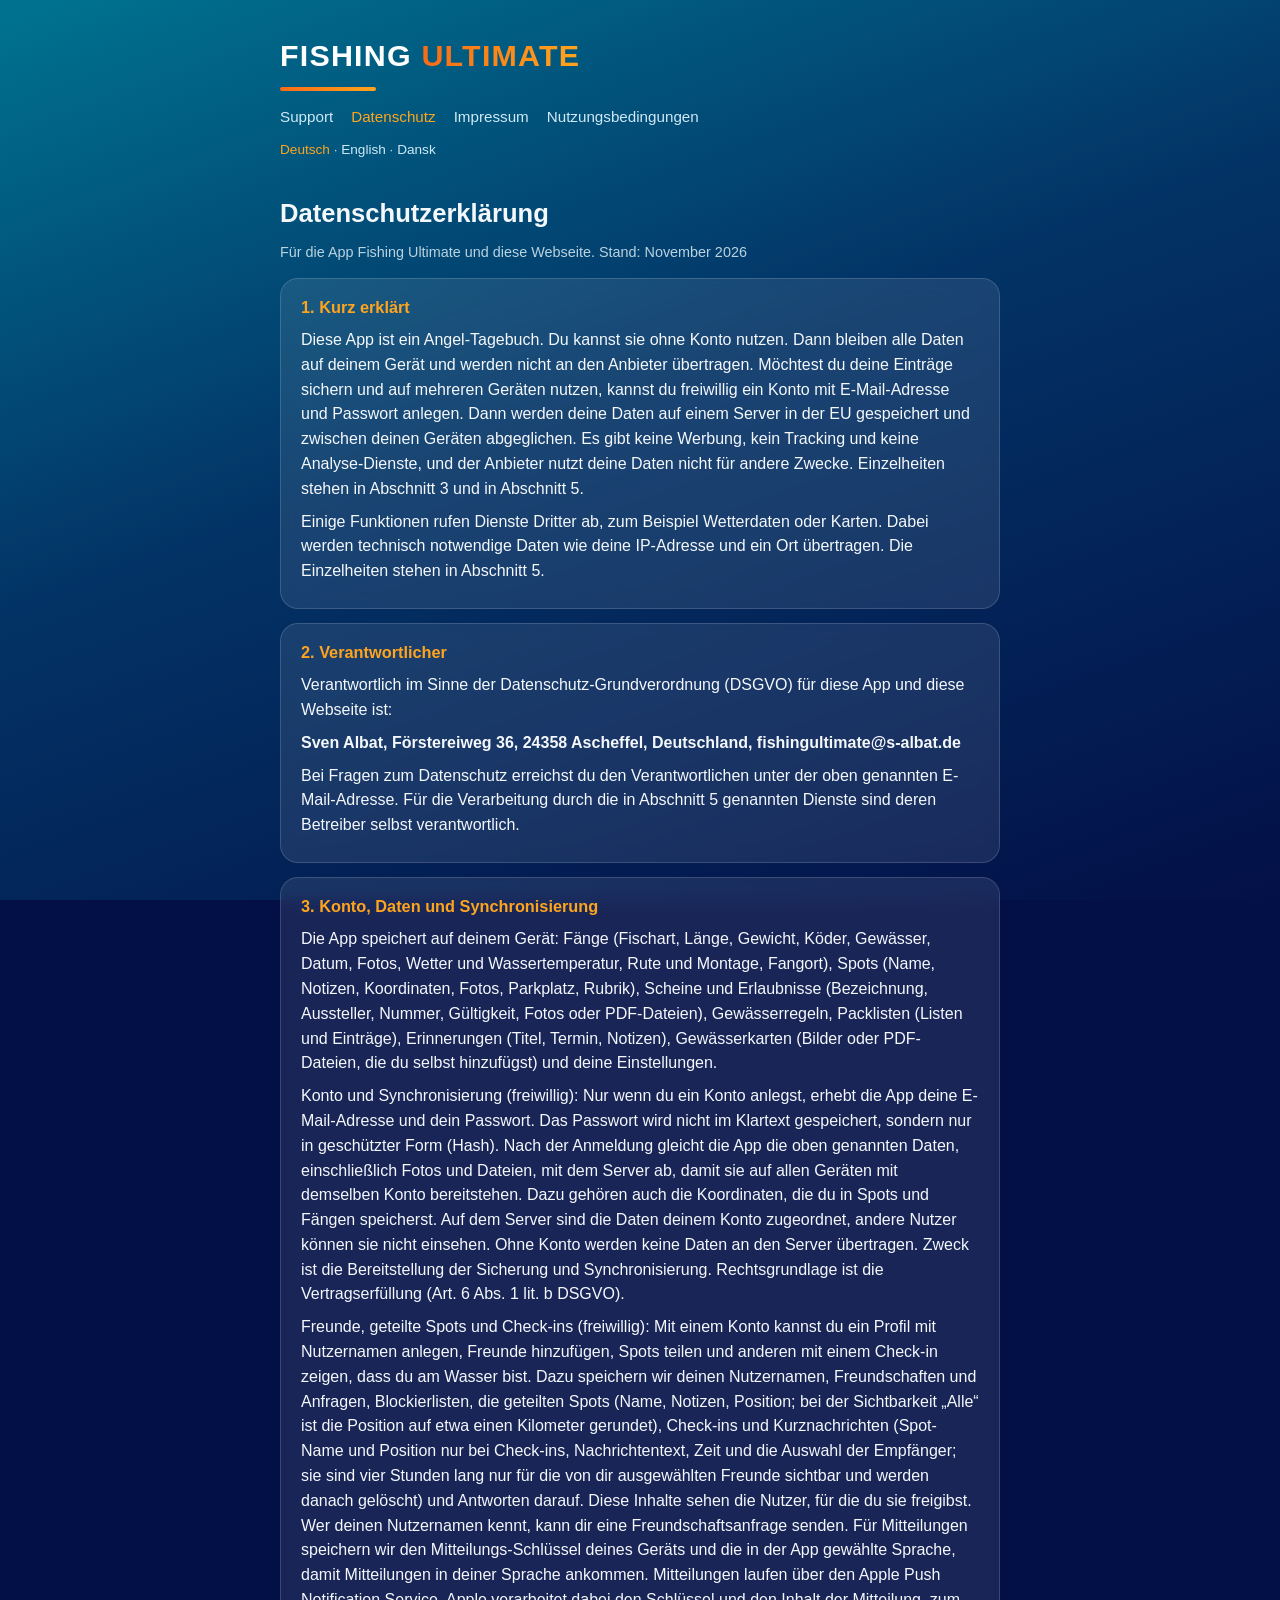
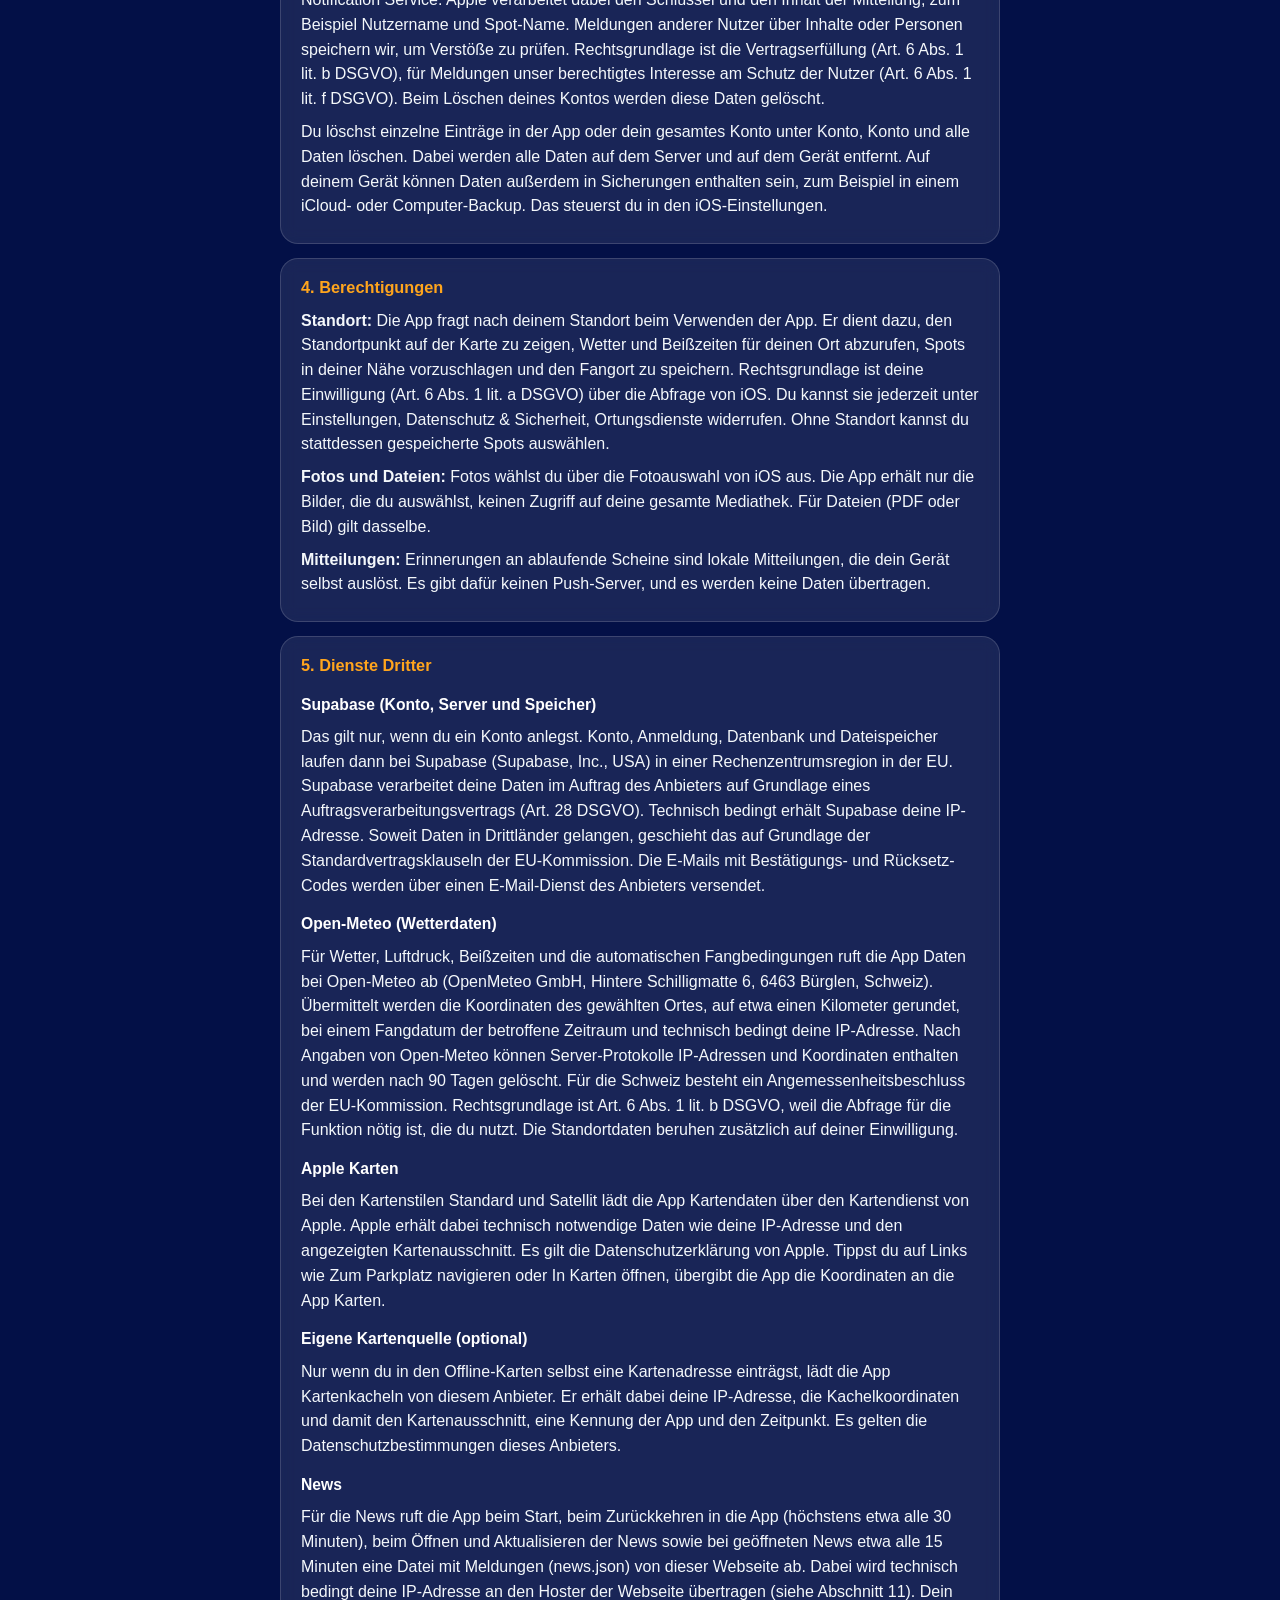
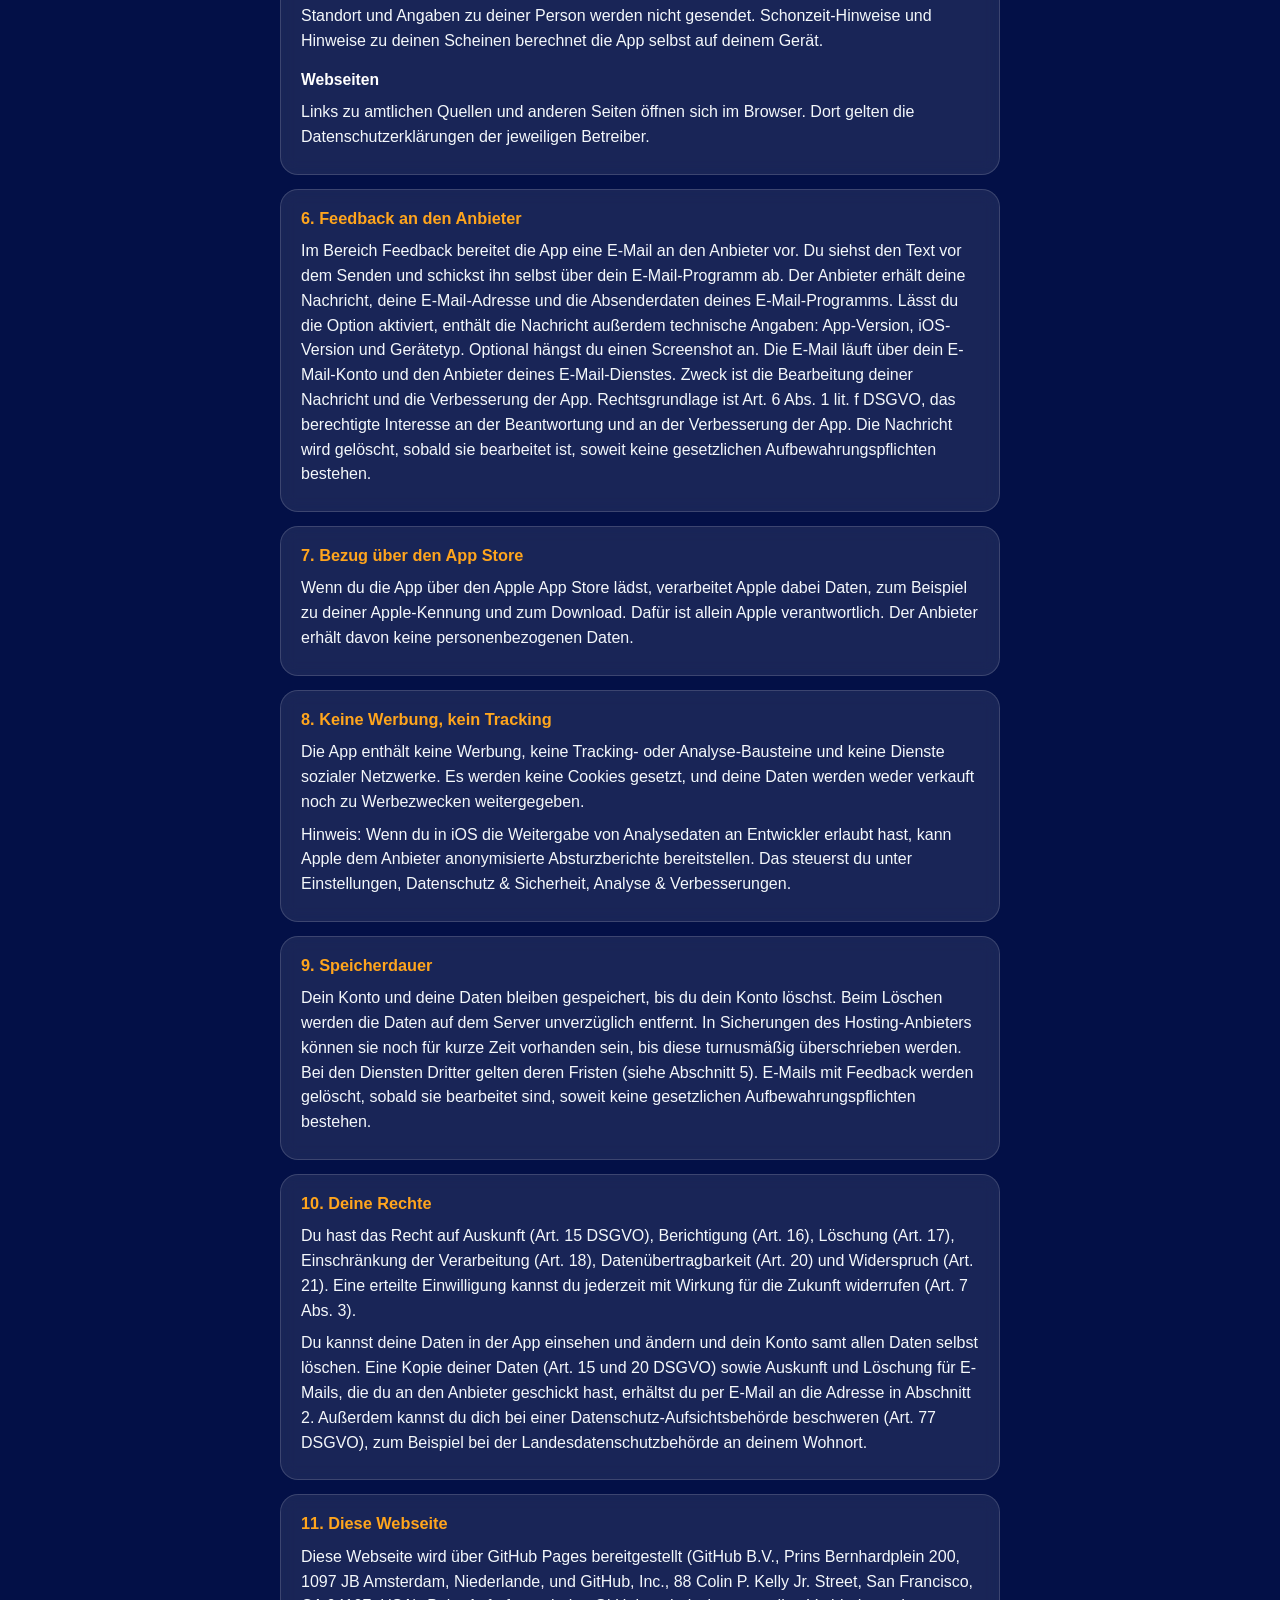
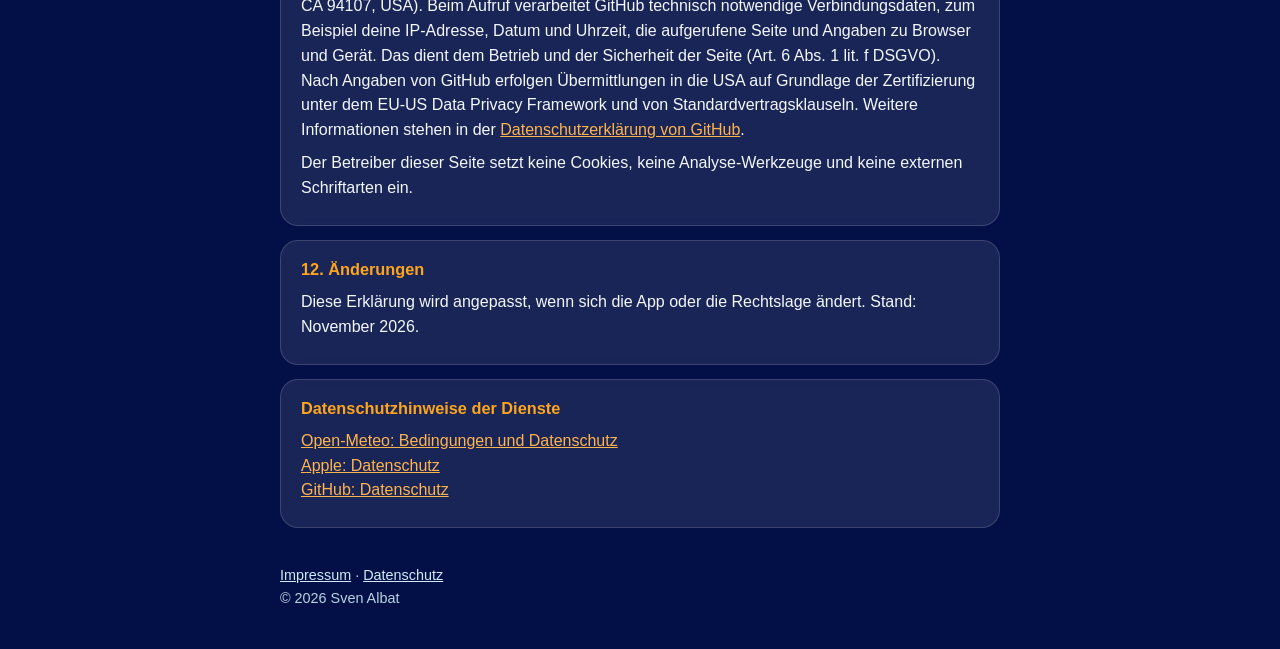
==== datenschutz.html @ f9300e76 "Add files via upload" ====
<!DOCTYPE html>
<html lang="de">
<head>
<meta charset="utf-8">
<meta name="viewport" content="width=device-width, initial-scale=1">
<title>Datenschutz – Fishing Ultimate</title>
<meta name="description" content="Fishing Ultimate: Angel-Tagebuch, Spot-Karte, Wetter und Beißzeiten für iPhone.">
<link rel="stylesheet" href="style.css">
</head>
<body>
<header>
  <a class="brand" href="index.html">FISHING <span>ULTIMATE</span></a>
  <div class="line"></div>
  <nav>
    <a href="index.html">Support</a>
    <a href="datenschutz.html" aria-current="page">Datenschutz</a>
    <a href="impressum.html">Impressum</a>
    <a href="nutzungsbedingungen.html">Nutzungsbedingungen</a>
  </nav>
  <div class="lang"><a href="datenschutz.html" hreflang="de" lang="de" aria-current="true">Deutsch</a> · <a href="en/privacy.html" hreflang="en" lang="en">English</a> · <a href="da/privatliv.html" hreflang="da" lang="da">Dansk</a></div>
</header>
<main>
<h1>Datenschutzerklärung</h1>
<p class="muted">Für die App Fishing Ultimate und diese Webseite. Stand: November 2026</p>
<section class="card">
<h2>1. Kurz erklärt</h2>

<p>Diese App ist ein Angel-Tagebuch. Du kannst sie ohne Konto nutzen. Dann bleiben alle Daten auf deinem Gerät und werden nicht an den Anbieter übertragen. Möchtest du deine Einträge sichern und auf mehreren Geräten nutzen, kannst du freiwillig ein Konto mit E-Mail-Adresse und Passwort anlegen. Dann werden deine Daten auf einem Server in der EU gespeichert und zwischen deinen Geräten abgeglichen. Es gibt keine Werbung, kein Tracking und keine Analyse-Dienste, und der Anbieter nutzt deine Daten nicht für andere Zwecke. Einzelheiten stehen in Abschnitt 3 und in Abschnitt 5.</p>
<p>Einige Funktionen rufen Dienste Dritter ab, zum Beispiel Wetterdaten oder Karten. Dabei werden technisch notwendige Daten wie deine IP-Adresse und ein Ort übertragen. Die Einzelheiten stehen in Abschnitt 5.</p>

</section>
<section class="card">
<h2>2. Verantwortlicher</h2>

<p>Verantwortlich im Sinne der Datenschutz-Grundverordnung (DSGVO) für diese App und diese Webseite ist:</p>
<p><strong>Sven Albat, Förstereiweg 36, 24358 Ascheffel, Deutschland, fishingultimate@s-albat.de</strong></p>
<p>Bei Fragen zum Datenschutz erreichst du den Verantwortlichen unter der oben genannten E-Mail-Adresse. Für die Verarbeitung durch die in Abschnitt 5 genannten Dienste sind deren Betreiber selbst verantwortlich.</p>

</section>
<section class="card">
<h2>3. Konto, Daten und Synchronisierung</h2>

<p>Die App speichert auf deinem Gerät: Fänge (Fischart, Länge, Gewicht, Köder, Gewässer, Datum, Fotos, Wetter und Wassertemperatur, Rute und Montage, Fangort), Spots (Name, Notizen, Koordinaten, Fotos, Parkplatz, Rubrik), Scheine und Erlaubnisse (Bezeichnung, Aussteller, Nummer, Gültigkeit, Fotos oder PDF-Dateien), Gewässerregeln, Packlisten (Listen und Einträge), Erinnerungen (Titel, Termin, Notizen), Gewässerkarten (Bilder oder PDF-Dateien, die du selbst hinzufügst) und deine Einstellungen.</p>
<p>Konto und Synchronisierung (freiwillig): Nur wenn du ein Konto anlegst, erhebt die App deine E-Mail-Adresse und dein Passwort. Das Passwort wird nicht im Klartext gespeichert, sondern nur in geschützter Form (Hash). Nach der Anmeldung gleicht die App die oben genannten Daten, einschließlich Fotos und Dateien, mit dem Server ab, damit sie auf allen Geräten mit demselben Konto bereitstehen. Dazu gehören auch die Koordinaten, die du in Spots und Fängen speicherst. Auf dem Server sind die Daten deinem Konto zugeordnet, andere Nutzer können sie nicht einsehen. Ohne Konto werden keine Daten an den Server übertragen. Zweck ist die Bereitstellung der Sicherung und Synchronisierung. Rechtsgrundlage ist die Vertragserfüllung (Art. 6 Abs. 1 lit. b DSGVO).</p>
<p>Freunde, geteilte Spots und Check-ins (freiwillig): Mit einem Konto kannst du ein Profil mit Nutzernamen anlegen, Freunde hinzufügen, Spots teilen und anderen mit einem Check-in zeigen, dass du am Wasser bist. Dazu speichern wir deinen Nutzernamen, Freundschaften und Anfragen, Blockierlisten, die geteilten Spots (Name, Notizen, Position; bei der Sichtbarkeit „Alle“ ist die Position auf etwa einen Kilometer gerundet), Check-ins und Kurznachrichten (Spot-Name und Position nur bei Check-ins, Nachrichtentext, Zeit und die Auswahl der Empfänger; sie sind vier Stunden lang nur für die von dir ausgewählten Freunde sichtbar und werden danach gelöscht) und Antworten darauf. Diese Inhalte sehen die Nutzer, für die du sie freigibst. Wer deinen Nutzernamen kennt, kann dir eine Freundschaftsanfrage senden. Für Mitteilungen speichern wir den Mitteilungs-Schlüssel deines Geräts und die in der App gewählte Sprache, damit Mitteilungen in deiner Sprache ankommen. Mitteilungen laufen über den Apple Push Notification Service. Apple verarbeitet dabei den Schlüssel und den Inhalt der Mitteilung, zum Beispiel Nutzername und Spot-Name. Meldungen anderer Nutzer über Inhalte oder Personen speichern wir, um Verstöße zu prüfen. Rechtsgrundlage ist die Vertragserfüllung (Art. 6 Abs. 1 lit. b DSGVO), für Meldungen unser berechtigtes Interesse am Schutz der Nutzer (Art. 6 Abs. 1 lit. f DSGVO). Beim Löschen deines Kontos werden diese Daten gelöscht.</p>
<p>Du löschst einzelne Einträge in der App oder dein gesamtes Konto unter Konto, Konto und alle Daten löschen. Dabei werden alle Daten auf dem Server und auf dem Gerät entfernt. Auf deinem Gerät können Daten außerdem in Sicherungen enthalten sein, zum Beispiel in einem iCloud- oder Computer-Backup. Das steuerst du in den iOS-Einstellungen.</p>

</section>
<section class="card">
<h2>4. Berechtigungen</h2>

<p><strong>Standort:</strong> Die App fragt nach deinem Standort beim Verwenden der App. Er dient dazu, den Standortpunkt auf der Karte zu zeigen, Wetter und Beißzeiten für deinen Ort abzurufen, Spots in deiner Nähe vorzuschlagen und den Fangort zu speichern. Rechtsgrundlage ist deine Einwilligung (Art. 6 Abs. 1 lit. a DSGVO) über die Abfrage von iOS. Du kannst sie jederzeit unter Einstellungen, Datenschutz &amp; Sicherheit, Ortungsdienste widerrufen. Ohne Standort kannst du stattdessen gespeicherte Spots auswählen.</p>
<p><strong>Fotos und Dateien:</strong> Fotos wählst du über die Fotoauswahl von iOS aus. Die App erhält nur die Bilder, die du auswählst, keinen Zugriff auf deine gesamte Mediathek. Für Dateien (PDF oder Bild) gilt dasselbe.</p>
<p><strong>Mitteilungen:</strong> Erinnerungen an ablaufende Scheine sind lokale Mitteilungen, die dein Gerät selbst auslöst. Es gibt dafür keinen Push-Server, und es werden keine Daten übertragen.</p>

</section>
<section class="card">
<h2>5. Dienste Dritter</h2>

<h3>Supabase (Konto, Server und Speicher)</h3>
<p>Das gilt nur, wenn du ein Konto anlegst. Konto, Anmeldung, Datenbank und Dateispeicher laufen dann bei Supabase (Supabase, Inc., USA) in einer Rechenzentrumsregion in der EU. Supabase verarbeitet deine Daten im Auftrag des Anbieters auf Grundlage eines Auftragsverarbeitungsvertrags (Art. 28 DSGVO). Technisch bedingt erhält Supabase deine IP-Adresse. Soweit Daten in Drittländer gelangen, geschieht das auf Grundlage der Standardvertragsklauseln der EU-Kommission. Die E-Mails mit Bestätigungs- und Rücksetz-Codes werden über einen E-Mail-Dienst des Anbieters versendet.</p>
<h3>Open-Meteo (Wetterdaten)</h3>
<p>Für Wetter, Luftdruck, Beißzeiten und die automatischen Fangbedingungen ruft die App Daten bei Open-Meteo ab (OpenMeteo GmbH, Hintere Schilligmatte 6, 6463 Bürglen, Schweiz). Übermittelt werden die Koordinaten des gewählten Ortes, auf etwa einen Kilometer gerundet, bei einem Fangdatum der betroffene Zeitraum und technisch bedingt deine IP-Adresse. Nach Angaben von Open-Meteo können Server-Protokolle IP-Adressen und Koordinaten enthalten und werden nach 90 Tagen gelöscht. Für die Schweiz besteht ein Angemessenheitsbeschluss der EU-Kommission. Rechtsgrundlage ist Art. 6 Abs. 1 lit. b DSGVO, weil die Abfrage für die Funktion nötig ist, die du nutzt. Die Standortdaten beruhen zusätzlich auf deiner Einwilligung.</p>
<h3>Apple Karten</h3>
<p>Bei den Kartenstilen Standard und Satellit lädt die App Kartendaten über den Kartendienst von Apple. Apple erhält dabei technisch notwendige Daten wie deine IP-Adresse und den angezeigten Kartenausschnitt. Es gilt die Datenschutzerklärung von Apple. Tippst du auf Links wie Zum Parkplatz navigieren oder In Karten öffnen, übergibt die App die Koordinaten an die App Karten.</p>
<h3>Eigene Kartenquelle (optional)</h3>
<p>Nur wenn du in den Offline-Karten selbst eine Kartenadresse einträgst, lädt die App Kartenkacheln von diesem Anbieter. Er erhält dabei deine IP-Adresse, die Kachelkoordinaten und damit den Kartenausschnitt, eine Kennung der App und den Zeitpunkt. Es gelten die Datenschutzbestimmungen dieses Anbieters.</p>
<h3>News</h3>
<p>Für die News ruft die App beim Start, beim Zurückkehren in die App (höchstens etwa alle 30 Minuten), beim Öffnen und Aktualisieren der News sowie bei geöffneten News etwa alle 15 Minuten eine Datei mit Meldungen (news.json) von dieser Webseite ab. Dabei wird technisch bedingt deine IP-Adresse an den Hoster der Webseite übertragen (siehe Abschnitt 11). Dein Standort und Angaben zu deiner Person werden nicht gesendet. Schonzeit-Hinweise und Hinweise zu deinen Scheinen berechnet die App selbst auf deinem Gerät.</p>
<h3>Webseiten</h3>
<p>Links zu amtlichen Quellen und anderen Seiten öffnen sich im Browser. Dort gelten die Datenschutzerklärungen der jeweiligen Betreiber.</p>

</section>
<section class="card">
<h2>6. Feedback an den Anbieter</h2>
<p>Im Bereich Feedback bereitet die App eine E-Mail an den Anbieter vor. Du siehst den Text vor dem Senden und schickst ihn selbst über dein E-Mail-Programm ab. Der Anbieter erhält deine Nachricht, deine E-Mail-Adresse und die Absenderdaten deines E-Mail-Programms. Lässt du die Option aktiviert, enthält die Nachricht außerdem technische Angaben: App-Version, iOS-Version und Gerätetyp. Optional hängst du einen Screenshot an. Die E-Mail läuft über dein E-Mail-Konto und den Anbieter deines E-Mail-Dienstes. Zweck ist die Bearbeitung deiner Nachricht und die Verbesserung der App. Rechtsgrundlage ist Art. 6 Abs. 1 lit. f DSGVO, das berechtigte Interesse an der Beantwortung und an der Verbesserung der App. Die Nachricht wird gelöscht, sobald sie bearbeitet ist, soweit keine gesetzlichen Aufbewahrungspflichten bestehen.</p>
</section>
<section class="card">
<h2>7. Bezug über den App Store</h2>

<p>Wenn du die App über den Apple App Store lädst, verarbeitet Apple dabei Daten, zum Beispiel zu deiner Apple-Kennung und zum Download. Dafür ist allein Apple verantwortlich. Der Anbieter erhält davon keine personenbezogenen Daten.</p>

</section>
<section class="card">
<h2>8. Keine Werbung, kein Tracking</h2>

<p>Die App enthält keine Werbung, keine Tracking- oder Analyse-Bausteine und keine Dienste sozialer Netzwerke. Es werden keine Cookies gesetzt, und deine Daten werden weder verkauft noch zu Werbezwecken weitergegeben.</p>
<p>Hinweis: Wenn du in iOS die Weitergabe von Analysedaten an Entwickler erlaubt hast, kann Apple dem Anbieter anonymisierte Absturzberichte bereitstellen. Das steuerst du unter Einstellungen, Datenschutz &amp; Sicherheit, Analyse &amp; Verbesserungen.</p>

</section>
<section class="card">
<h2>9. Speicherdauer</h2>

<p>Dein Konto und deine Daten bleiben gespeichert, bis du dein Konto löschst. Beim Löschen werden die Daten auf dem Server unverzüglich entfernt. In Sicherungen des Hosting-Anbieters können sie noch für kurze Zeit vorhanden sein, bis diese turnusmäßig überschrieben werden. Bei den Diensten Dritter gelten deren Fristen (siehe Abschnitt 5). E-Mails mit Feedback werden gelöscht, sobald sie bearbeitet sind, soweit keine gesetzlichen Aufbewahrungspflichten bestehen.</p>

</section>
<section class="card">
<h2>10. Deine Rechte</h2>

<p>Du hast das Recht auf Auskunft (Art. 15 DSGVO), Berichtigung (Art. 16), Löschung (Art. 17), Einschränkung der Verarbeitung (Art. 18), Datenübertragbarkeit (Art. 20) und Widerspruch (Art. 21). Eine erteilte Einwilligung kannst du jederzeit mit Wirkung für die Zukunft widerrufen (Art. 7 Abs. 3).</p>
<p>Du kannst deine Daten in der App einsehen und ändern und dein Konto samt allen Daten selbst löschen. Eine Kopie deiner Daten (Art. 15 und 20 DSGVO) sowie Auskunft und Löschung für E-Mails, die du an den Anbieter geschickt hast, erhältst du per E-Mail an die Adresse in Abschnitt 2. Außerdem kannst du dich bei einer Datenschutz-Aufsichtsbehörde beschweren (Art. 77 DSGVO), zum Beispiel bei der Landesdatenschutzbehörde an deinem Wohnort.</p>

</section>
<section class="card">
<h2>11. Diese Webseite</h2>

<p>Diese Webseite wird über GitHub Pages bereitgestellt (GitHub B.V., Prins Bernhardplein 200, 1097 JB Amsterdam, Niederlande, und GitHub, Inc., 88 Colin P. Kelly Jr. Street, San Francisco, CA 94107, USA). Beim Aufruf verarbeitet GitHub technisch notwendige Verbindungsdaten, zum Beispiel deine IP-Adresse, Datum und Uhrzeit, die aufgerufene Seite und Angaben zu Browser und Gerät. Das dient dem Betrieb und der Sicherheit der Seite (Art. 6 Abs. 1 lit. f DSGVO). Nach Angaben von GitHub erfolgen Übermittlungen in die USA auf Grundlage der Zertifizierung unter dem EU-US Data Privacy Framework und von Standardvertragsklauseln. Weitere Informationen stehen in der <a href="https://docs.github.com/en/site-policy/privacy-policies/github-general-privacy-statement">Datenschutzerklärung von GitHub</a>.</p>
<p>Der Betreiber dieser Seite setzt keine Cookies, keine Analyse-Werkzeuge und keine externen Schriftarten ein.</p>

</section>
<section class="card">
<h2>12. Änderungen</h2>

<p>Diese Erklärung wird angepasst, wenn sich die App oder die Rechtslage ändert. Stand: November 2026.</p>

</section>
<section class="card">
<h2>Datenschutzhinweise der Dienste</h2>

<p><a href="https://open-meteo.com/en/terms">Open-Meteo: Bedingungen und Datenschutz</a><br>
<a href="https://www.apple.com/legal/privacy/de-ww/">Apple: Datenschutz</a><br>
<a href="https://docs.github.com/en/site-policy/privacy-policies/github-general-privacy-statement">GitHub: Datenschutz</a></p>

</section>

</main>
<footer>
  <a href="impressum.html">Impressum</a> · <a href="datenschutz.html">Datenschutz</a><br>
  © 2026 Sven Albat
</footer>
</body>
</html>
---- style.css ----
:root { color-scheme: dark; }
* { box-sizing: border-box; }
body {
  margin: 0;
  font-family: -apple-system, BlinkMacSystemFont, "Segoe UI", Roboto, Helvetica, Arial, sans-serif;
  line-height: 1.55;
  color: #f4f8fb;
  background: #031047;
  background-image: linear-gradient(160deg, #007391 0%, #033366 45%, #031047 100%);
  background-attachment: fixed;
  min-height: 100vh;
}
header, main, footer { max-width: 760px; margin: 0 auto; padding: 0 20px; }
header { padding-top: 32px; padding-bottom: 8px; }
header .brand { font-size: 1.9rem; font-weight: 800; letter-spacing: .04em; text-decoration: none; color: #fff; }
header .brand span { background: linear-gradient(90deg, #f96b17, #ffa51d); -webkit-background-clip: text; background-clip: text; color: transparent; }
header .line { width: 96px; height: 4px; border-radius: 2px; margin-top: 8px; background: linear-gradient(90deg, #f96b17, #ffa51d); }
nav { margin-top: 14px; display: flex; flex-wrap: wrap; gap: 6px 18px; font-size: .95rem; }
nav a { color: #cfe9f5; text-decoration: none; }
nav a[aria-current="page"], nav a:hover { color: #ffa51d; }
h1 { font-size: 1.6rem; margin: 26px 0 6px; }
.card {
  background: rgba(255, 255, 255, .09);
  border: 1px solid rgba(255, 255, 255, .15);
  border-radius: 18px;
  padding: 16px 20px;
  margin: 14px 0;
  backdrop-filter: blur(8px);
}
.card h2 { font-size: 1.02rem; margin: 0 0 8px; color: #ffa51d; }
.card h3 { font-size: .98rem; margin: 14px 0 4px; color: #fff; }
p { margin: 8px 0; }
a { color: #ffb44d; }
.muted { color: #b9d3e0; font-size: .9rem; }
footer { padding-top: 22px; padding-bottom: 40px; color: #b9d3e0; font-size: .9rem; }
footer a { color: #cfe9f5; }
.lang { margin-top: 10px; font-size: .85rem; color: #b9d3e0; }
.lang a { color: #cfe9f5; text-decoration: none; }
.lang a[aria-current="true"], .lang a:hover { color: #ffa51d; }
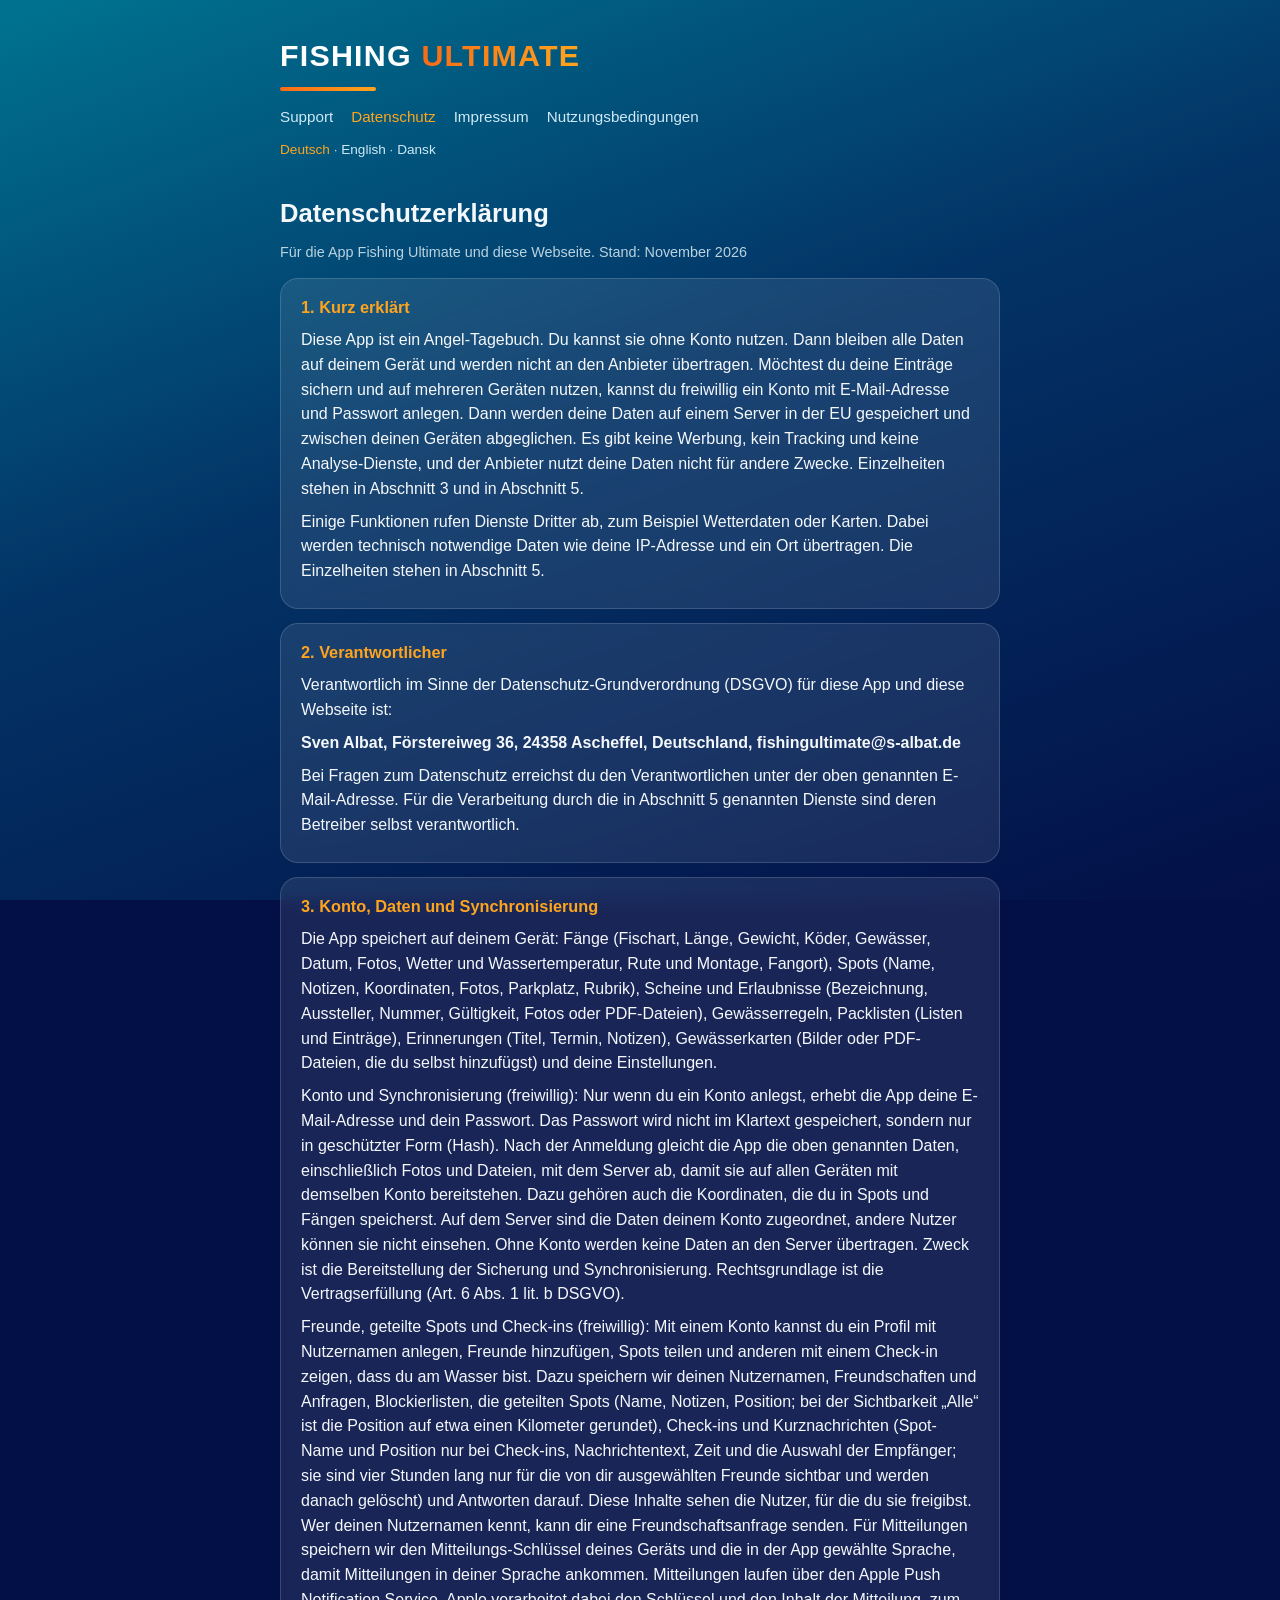
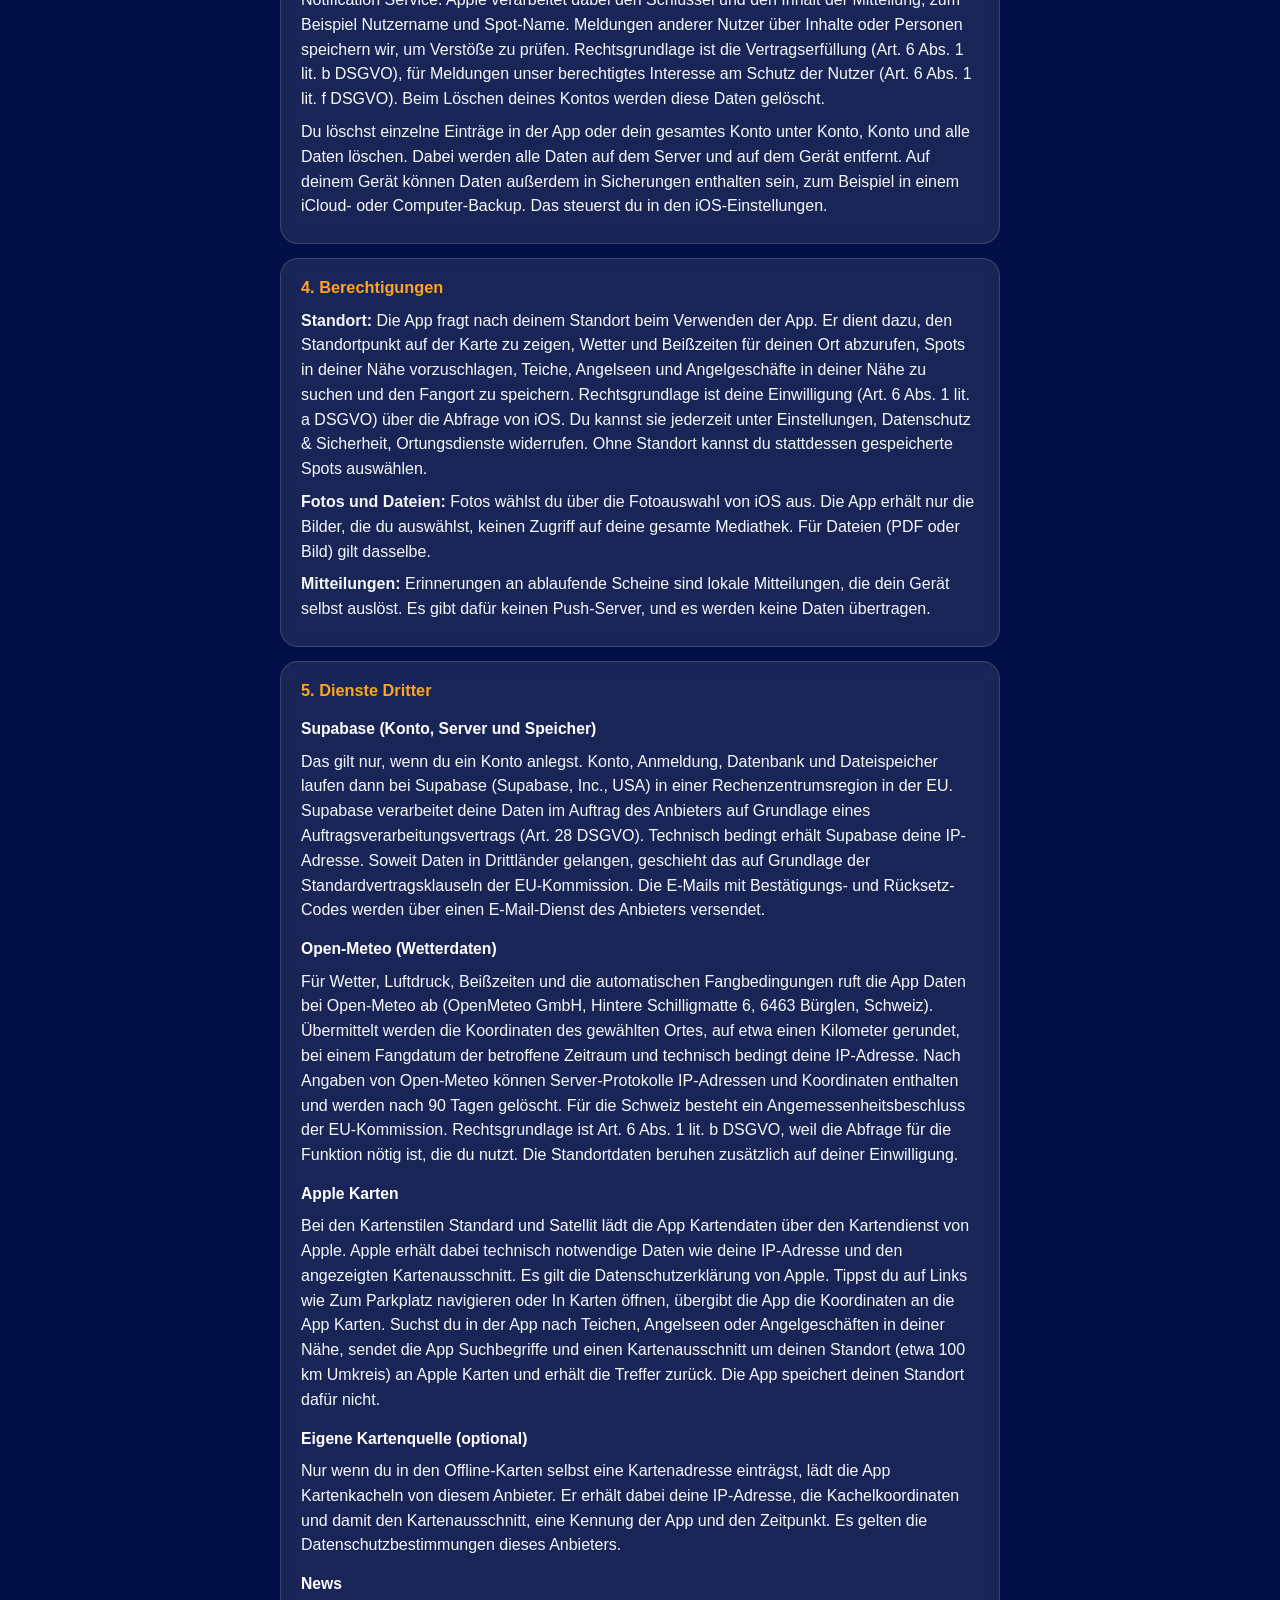
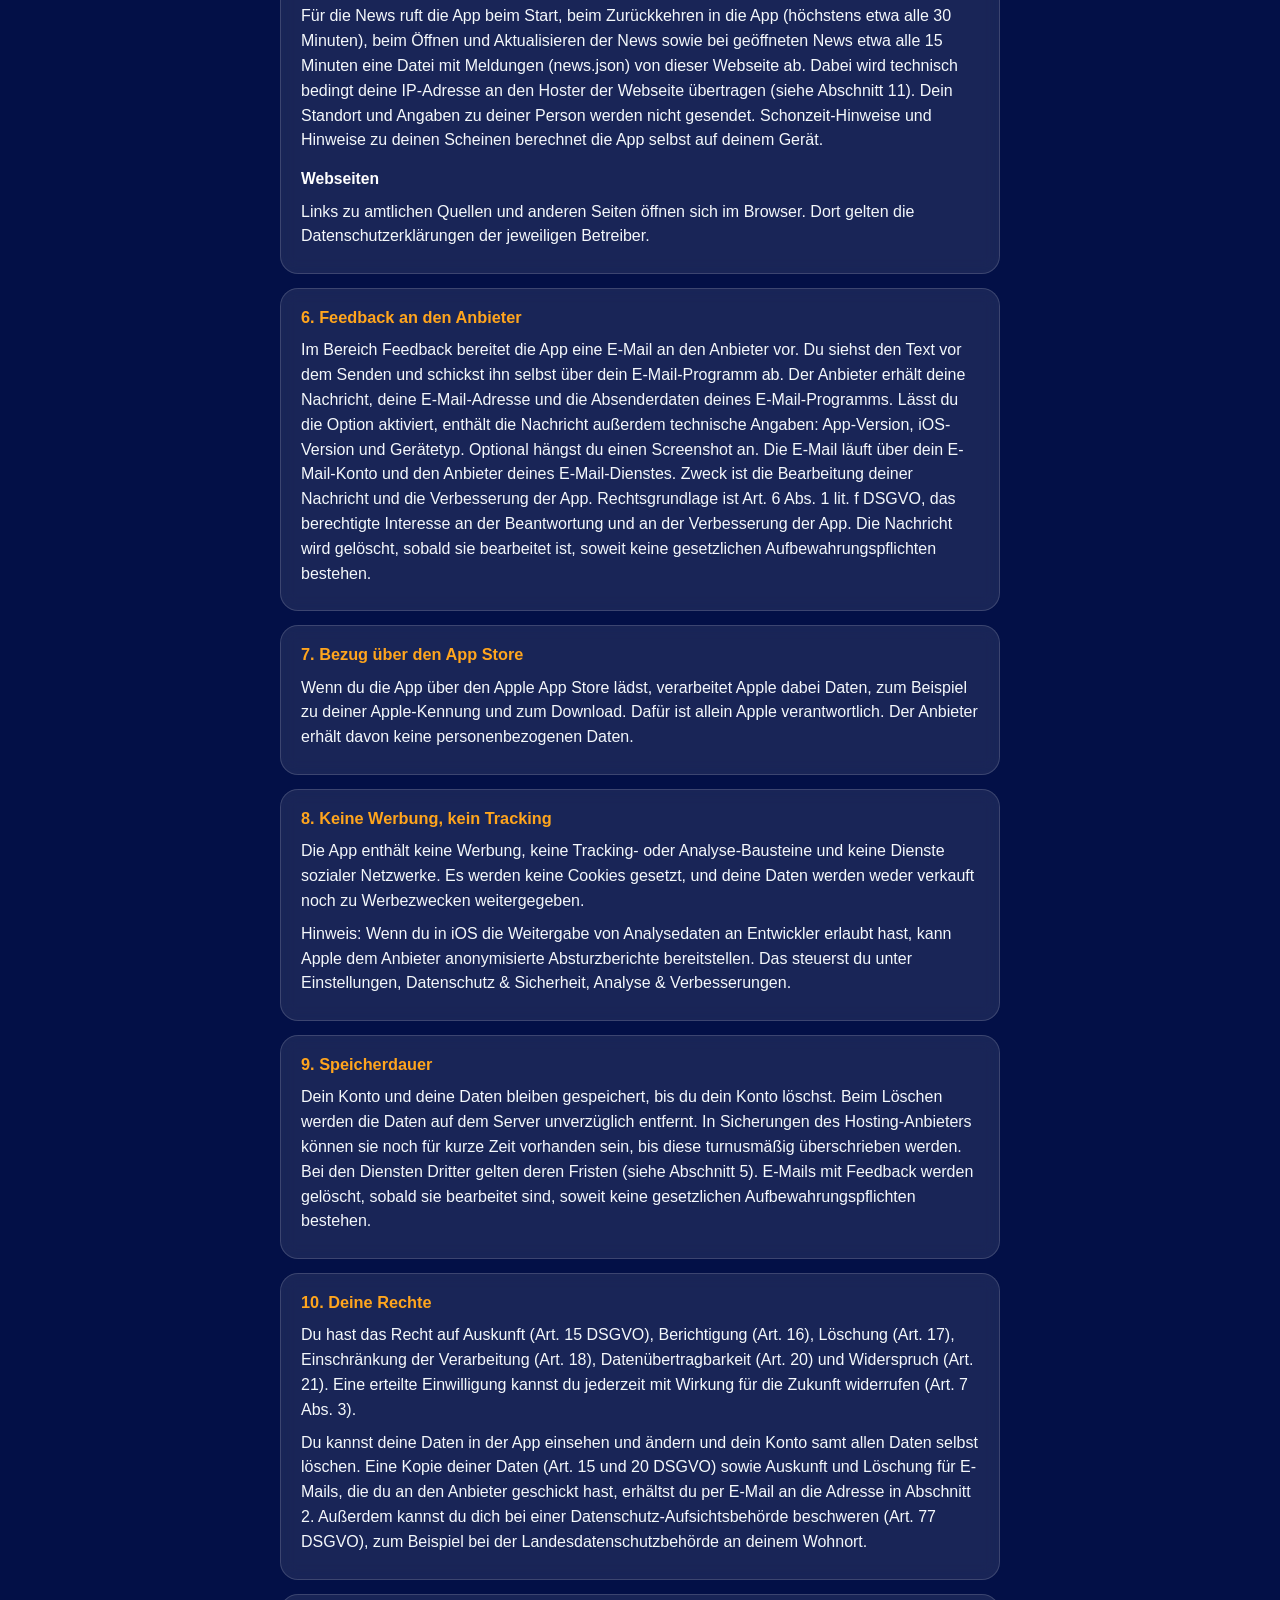
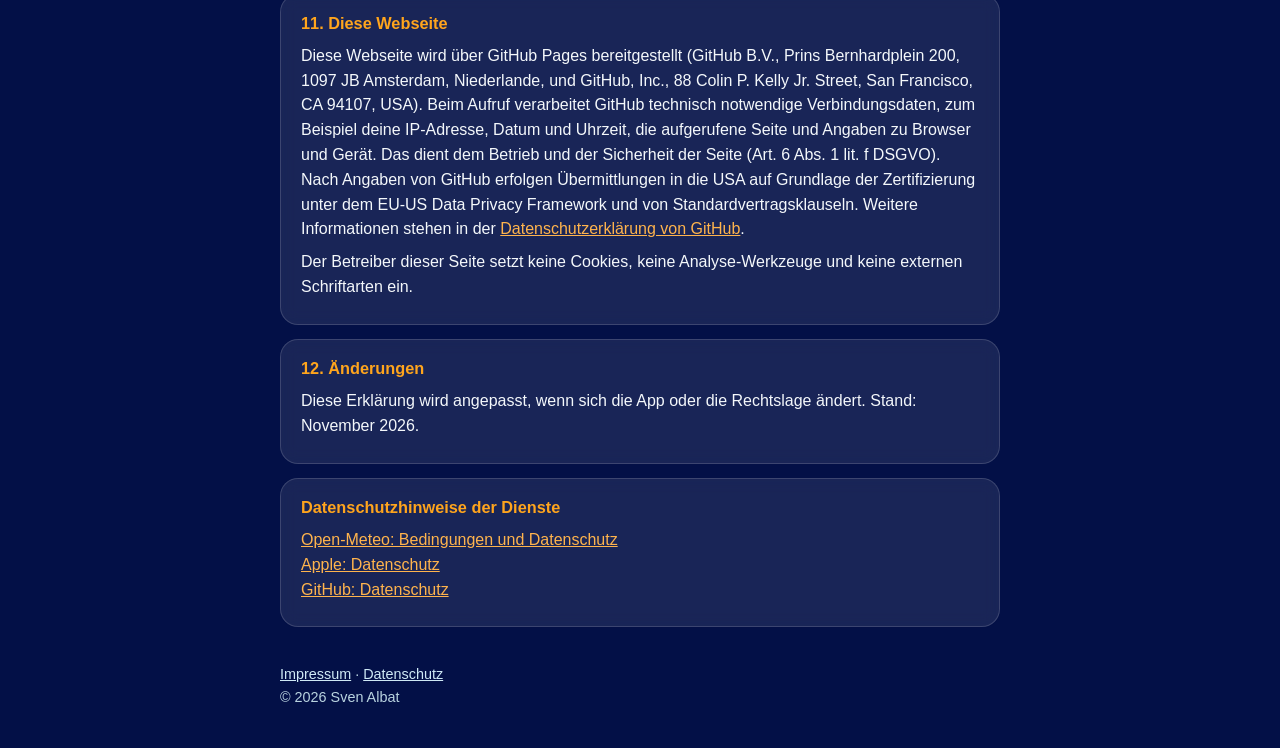
==== commit f74dab4f: "Add files via upload" ====
--- a/datenschutz.html
+++ b/datenschutz.html
@@ -49,7 +49,7 @@
 <section class="card">
 <h2>4. Berechtigungen</h2>
 
-<p><strong>Standort:</strong> Die App fragt nach deinem Standort beim Verwenden der App. Er dient dazu, den Standortpunkt auf der Karte zu zeigen, Wetter und Beißzeiten für deinen Ort abzurufen, Spots in deiner Nähe vorzuschlagen und den Fangort zu speichern. Rechtsgrundlage ist deine Einwilligung (Art. 6 Abs. 1 lit. a DSGVO) über die Abfrage von iOS. Du kannst sie jederzeit unter Einstellungen, Datenschutz &amp; Sicherheit, Ortungsdienste widerrufen. Ohne Standort kannst du stattdessen gespeicherte Spots auswählen.</p>
+<p><strong>Standort:</strong> Die App fragt nach deinem Standort beim Verwenden der App. Er dient dazu, den Standortpunkt auf der Karte zu zeigen, Wetter und Beißzeiten für deinen Ort abzurufen, Spots in deiner Nähe vorzuschlagen, Teiche, Angelseen und Angelgeschäfte in deiner Nähe zu suchen und den Fangort zu speichern. Rechtsgrundlage ist deine Einwilligung (Art. 6 Abs. 1 lit. a DSGVO) über die Abfrage von iOS. Du kannst sie jederzeit unter Einstellungen, Datenschutz &amp; Sicherheit, Ortungsdienste widerrufen. Ohne Standort kannst du stattdessen gespeicherte Spots auswählen.</p>
 <p><strong>Fotos und Dateien:</strong> Fotos wählst du über die Fotoauswahl von iOS aus. Die App erhält nur die Bilder, die du auswählst, keinen Zugriff auf deine gesamte Mediathek. Für Dateien (PDF oder Bild) gilt dasselbe.</p>
 <p><strong>Mitteilungen:</strong> Erinnerungen an ablaufende Scheine sind lokale Mitteilungen, die dein Gerät selbst auslöst. Es gibt dafür keinen Push-Server, und es werden keine Daten übertragen.</p>
 
@@ -62,7 +62,7 @@
 <h3>Open-Meteo (Wetterdaten)</h3>
 <p>Für Wetter, Luftdruck, Beißzeiten und die automatischen Fangbedingungen ruft die App Daten bei Open-Meteo ab (OpenMeteo GmbH, Hintere Schilligmatte 6, 6463 Bürglen, Schweiz). Übermittelt werden die Koordinaten des gewählten Ortes, auf etwa einen Kilometer gerundet, bei einem Fangdatum der betroffene Zeitraum und technisch bedingt deine IP-Adresse. Nach Angaben von Open-Meteo können Server-Protokolle IP-Adressen und Koordinaten enthalten und werden nach 90 Tagen gelöscht. Für die Schweiz besteht ein Angemessenheitsbeschluss der EU-Kommission. Rechtsgrundlage ist Art. 6 Abs. 1 lit. b DSGVO, weil die Abfrage für die Funktion nötig ist, die du nutzt. Die Standortdaten beruhen zusätzlich auf deiner Einwilligung.</p>
 <h3>Apple Karten</h3>
-<p>Bei den Kartenstilen Standard und Satellit lädt die App Kartendaten über den Kartendienst von Apple. Apple erhält dabei technisch notwendige Daten wie deine IP-Adresse und den angezeigten Kartenausschnitt. Es gilt die Datenschutzerklärung von Apple. Tippst du auf Links wie Zum Parkplatz navigieren oder In Karten öffnen, übergibt die App die Koordinaten an die App Karten.</p>
+<p>Bei den Kartenstilen Standard und Satellit lädt die App Kartendaten über den Kartendienst von Apple. Apple erhält dabei technisch notwendige Daten wie deine IP-Adresse und den angezeigten Kartenausschnitt. Es gilt die Datenschutzerklärung von Apple. Tippst du auf Links wie Zum Parkplatz navigieren oder In Karten öffnen, übergibt die App die Koordinaten an die App Karten. Suchst du in der App nach Teichen, Angelseen oder Angelgeschäften in deiner Nähe, sendet die App Suchbegriffe und einen Kartenausschnitt um deinen Standort (etwa 100 km Umkreis) an Apple Karten und erhält die Treffer zurück. Die App speichert deinen Standort dafür nicht.</p>
 <h3>Eigene Kartenquelle (optional)</h3>
 <p>Nur wenn du in den Offline-Karten selbst eine Kartenadresse einträgst, lädt die App Kartenkacheln von diesem Anbieter. Er erhält dabei deine IP-Adresse, die Kachelkoordinaten und damit den Kartenausschnitt, eine Kennung der App und den Zeitpunkt. Es gelten die Datenschutzbestimmungen dieses Anbieters.</p>
 <h3>News</h3>
